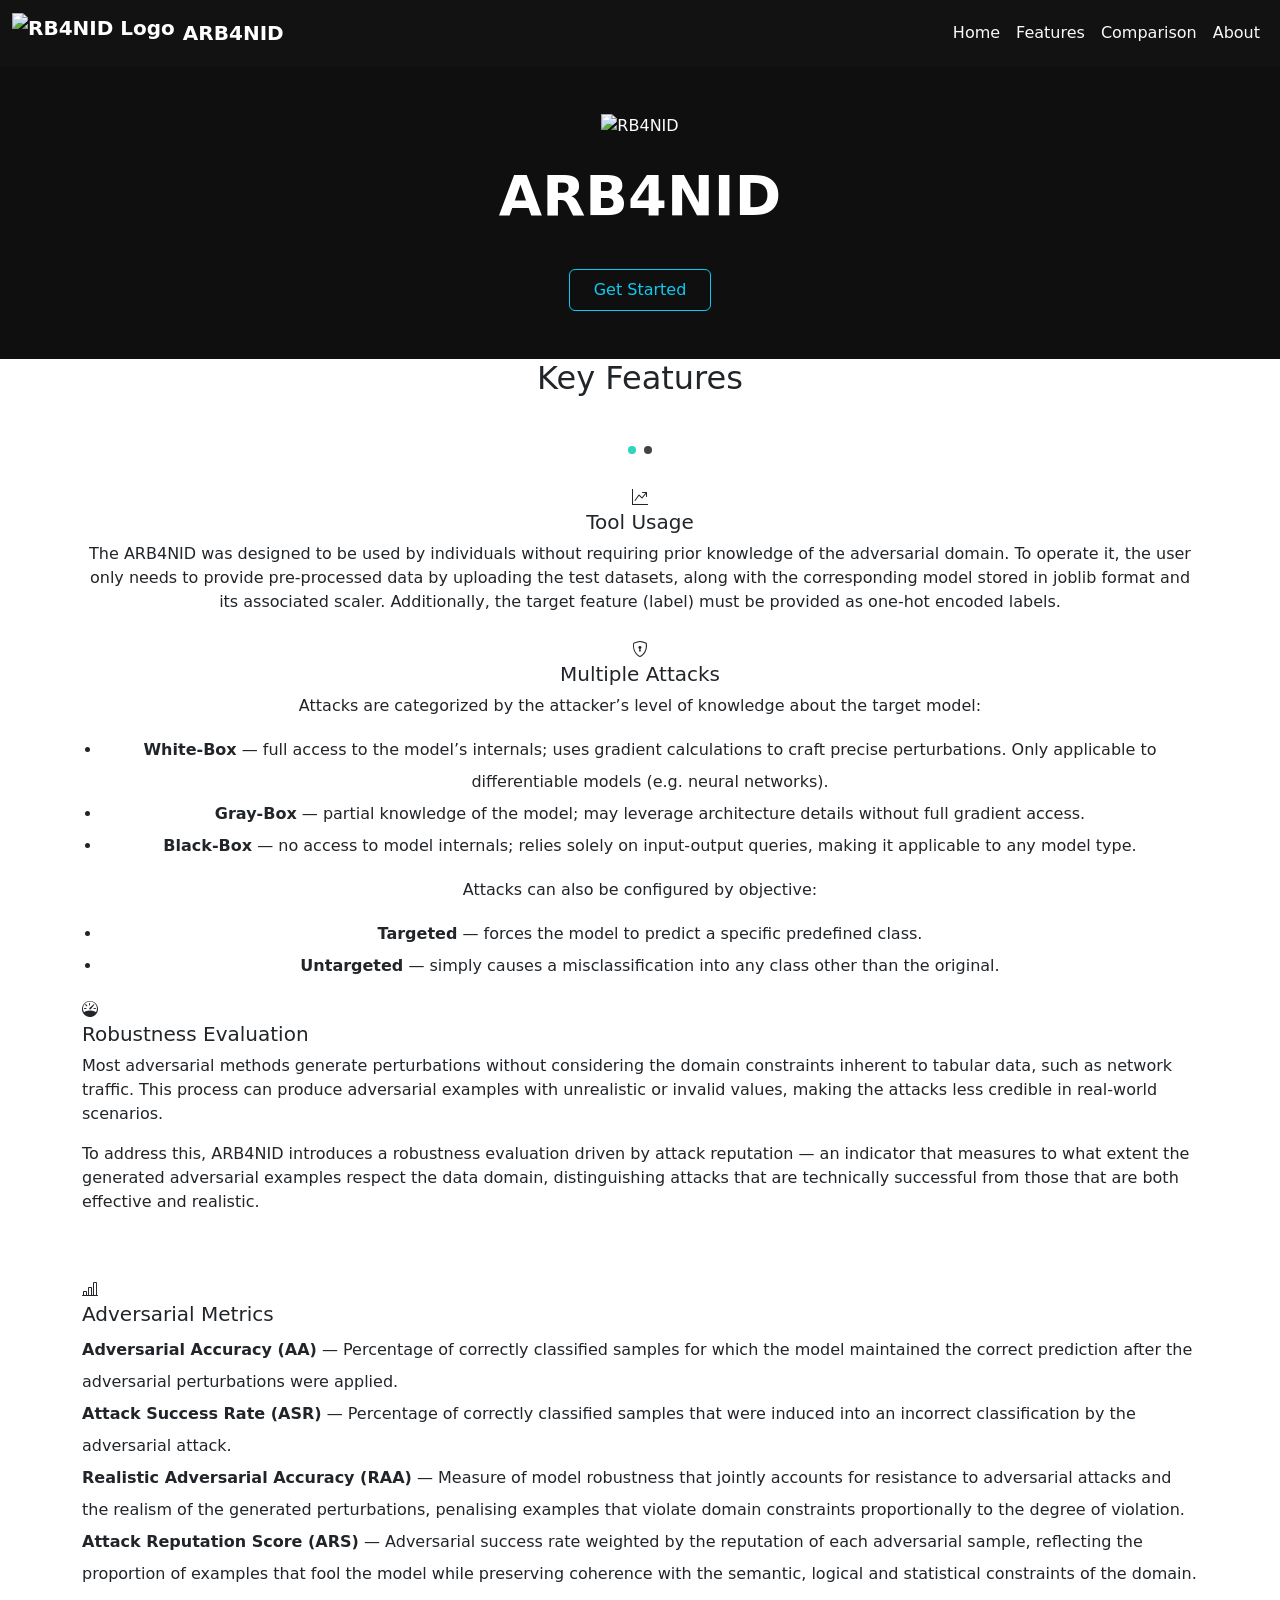
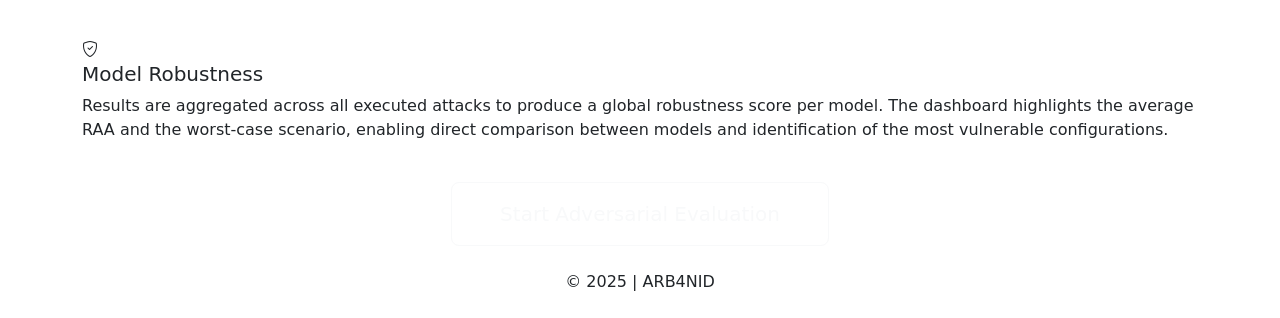
==== views/templates/index.html @ fe8eaac5 "ARB4NID — final version" ====
<!DOCTYPE html>
<html lang="en">
<head>
  <meta charset="UTF-8" />
  <title>ARB4NID</title>
  <meta name="viewport" content="width=device-width, initial-scale=1.0" />

  <link href="https://fonts.googleapis.com/css2?family=Poppins:wght@300;500;700&display=swap" rel="stylesheet" />
  <link rel="stylesheet" href="https://cdn.jsdelivr.net/npm/bootstrap@5.3.0/dist/css/bootstrap.min.css" />
  <link rel="stylesheet" href="https://cdn.jsdelivr.net/npm/bootstrap-icons@1.10.5/font/bootstrap-icons.css" />
  <script src="https://unpkg.com/scrollreveal"></script>
  <script src="/static/js/scrollreveal.init.js"></script>
  <link rel="stylesheet" href="/static/css/index.css">

</head>
<body>

  <!-- Navbar -->
  <nav class="navbar navbar-expand-lg navbar-dark" style="background-color: #121212;">
    <div class="container-fluid">
      <a class="navbar-brand fw-bold d-flex align-items-center" href="#">
        <img src="/static/img/logo_.png" alt="RB4NID Logo" height="40" class="me-2">
        ARB4NID
      </a>
      <!-- Botão mobile -->
      <button class="navbar-toggler" type="button" data-bs-toggle="collapse" data-bs-target="#navbarNav">
        <span class="navbar-toggler-icon"></span>
      </button>
      <!-- Links -->
      <div class="collapse navbar-collapse justify-content-end" id="navbarNav">
        <ul class="navbar-nav">
          <li class="nav-item"><a class="nav-link text-light" href="#hero">Home</a></li>
          <li class="nav-item"><a class="nav-link text-light" href="#features">Features</a></li>
          <li class="nav-item"><a class="nav-link text-light" href="#comparison">Comparison</a></li>
          <li class="nav-item"><a class="nav-link text-light" href="#about">About</a></li>
        </ul>
      </div>
    </div>
  </nav>

  <!-- Hero Section -->
  <section id="hero" class="text-white text-center py-5" style="background-color: #0f0f0f;">
    <div class="container">
      <img src="/static/img/logo_.png" alt="RB4NID" class="mb-4" style="height: 100px;">
      <h1 class="display-4 fw-bold glow-title">ARB4NID </h1>
      <p id="typing" class="lead text-lightblue mt-3"></p>
      <a href="#features" class="btn btn-outline-info mt-4 px-4 py-2">Get Started</a>
    </div>
  </section>

  <section id="features" class="section-alt position-relative overflow-hidden text-center">
  <div id="particles-features"></div>

  <div class="container position-relative" style="z-index: 1;">
    <h2 class="glow mb-5">Key Features</h2>
    <div id="featuresCarousel" class="carousel slide" data-bs-ride="false">

      <!-- Indicators -->
      <div class="carousel-indicators" style="position:static;margin-bottom:2rem;">
        <button type="button" data-bs-target="#featuresCarousel" data-bs-slide-to="0" class="active" aria-current="true" style="width:8px;height:8px;border-radius:50%;border:none;background:#2dd4bf;opacity:1;margin:0 4px;"></button>
        <button type="button" data-bs-target="#featuresCarousel" data-bs-slide-to="1" style="width:8px;height:8px;border-radius:50%;border:none;background:#444;opacity:1;margin:0 4px;"></button>
      </div>

      <div class="carousel-inner">

        <!-- SLIDE 1: Tool Usage + Multiple Attacks texto -->
        <div class="carousel-item active">
          <div class="feature-horizontal mb-4">
            <div class="feature-icon"><i class="bi bi-graph-up-arrow"></i></div>
            <div class="feature-content">
              <h5>Tool Usage</h5>
              <p class="text-lightblue">
                The ARB4NID was designed to be used by individuals without requiring prior knowledge of the adversarial domain. To operate it, the user only needs to provide pre-processed data by uploading the test datasets, along with the corresponding model stored in joblib format and its associated scaler. Additionally, the target feature (label) must be provided as one-hot encoded labels.
              </p>
            </div>
          </div>
          <div class="feature-horizontal">
            <div class="feature-icon"><i class="bi bi-shield-lock"></i></div>
            <div class="feature-content">
              <h5>Multiple Attacks</h5>
              <p class="text-lightblue">Attacks are categorized by the attacker’s level of knowledge about the target model:</p>
              <ul class="text-lightblue" style="padding-left:1.25rem;line-height:2;">
                <li><strong>White-Box</strong> — full access to the model’s internals; uses gradient calculations to craft precise perturbations. Only applicable to differentiable models (e.g. neural networks).</li>
                <li><strong>Gray-Box</strong> — partial knowledge of the model; may leverage architecture details without full gradient access.</li>
                <li><strong>Black-Box</strong> — no access to model internals; relies solely on input-output queries, making it applicable to any model type.</li>
              </ul>
              <p class="text-lightblue" style="margin-top:0.75rem;">Attacks can also be configured by objective:</p>
              <ul class="text-lightblue" style="padding-left:1.25rem;line-height:2;">
                <li><strong>Targeted</strong> — forces the model to predict a specific predefined class.</li>
                <li><strong>Untargeted</strong> — simply causes a misclassification into any class other than the original.</li>
              </ul>
            </div>
          </div>
        </div>

        <!-- SLIDE 2: Tabela de ataques -->
        <div class="carousel-item">
          <div class="feature-horizontal">
            <div class="feature-icon"><i class="bi bi-shield-lock"></i></div>
            <div class="feature-content">
              <h5>ARB4NID — Available Attacks</h5>
              <div class="table-responsive">
                <table class="table table-bordered table-attacks text-center align-middle mb-0" style="color:#e5e5e5;border-color:#2a2a4a;font-size:0.82rem;">
                  <thead>
                    <tr style="font-family:’Orbitron’,sans-serif;font-size:0.82rem;">
                      <th style="background:#111;color:#fff;border-color:#2a2a4a;text-align:left;">Attack Method</th>
                      <th style="background:#111;color:#fff;border-color:#2a2a4a;">Category</th>
                      <th style="background:#111;color:#fff;border-color:#2a2a4a;">Objective</th>
                    </tr>
                  </thead>
                  <tbody style="font-weight:600;color:#fff;">
                    <tr><td style="text-align:left;color:#fff;border-color:#2a2a4a;">FGM</td>            <td style="color:#fff;border-color:#2a2a4a;">White-Box</td><td style="color:#fff;border-color:#2a2a4a;">Targeted / Untargeted</td></tr>
                    <tr><td style="text-align:left;color:#fff;border-color:#2a2a4a;">PGD</td>            <td style="color:#fff;border-color:#2a2a4a;">White-Box</td><td style="color:#fff;border-color:#2a2a4a;">Targeted / Untargeted</td></tr>
                    <tr><td style="text-align:left;color:#fff;border-color:#2a2a4a;">JSMA</td>           <td style="color:#fff;border-color:#2a2a4a;">White-Box</td><td style="color:#fff;border-color:#2a2a4a;">Targeted / Untargeted</td></tr>
                    <tr><td style="text-align:left;color:#fff;border-color:#2a2a4a;">C&amp;W</td>       <td style="color:#fff;border-color:#2a2a4a;">White-Box</td><td style="color:#fff;border-color:#2a2a4a;">Targeted / Untargeted</td></tr>
                    <tr><td style="text-align:left;color:#fff;border-color:#2a2a4a;">DeepFool</td>       <td style="color:#fff;border-color:#2a2a4a;">White-Box</td><td style="color:#fff;border-color:#2a2a4a;">Untargeted</td></tr>
                    <tr><td style="text-align:left;color:#fff;border-color:#2a2a4a;">ZOO</td>            <td style="color:#fff;border-color:#2a2a4a;">Black-Box</td><td style="color:#fff;border-color:#2a2a4a;">Targeted / Untargeted</td></tr>
                    <tr><td style="text-align:left;color:#fff;border-color:#2a2a4a;">Boundary Attack</td><td style="color:#fff;border-color:#2a2a4a;">Black-Box</td><td style="color:#fff;border-color:#2a2a4a;">Targeted / Untargeted</td></tr>
                    <tr><td style="text-align:left;color:#fff;border-color:#2a2a4a;">HopSkipJump</td>   <td style="color:#fff;border-color:#2a2a4a;">Black-Box</td><td style="color:#fff;border-color:#2a2a4a;">Targeted / Untargeted</td></tr>
                    <tr><td style="text-align:left;color:#fff;border-color:#2a2a4a;">A2PM</td>           <td style="color:#fff;border-color:#2a2a4a;">Gray-Box</td><td style="color:#fff;border-color:#2a2a4a;">Targeted / Untargeted</td></tr>
                  </tbody>
                </table>
              </div>
            </div>
          </div>
        </div>

      </div>

      <!-- Controls -->
      <button class="carousel-control-prev" type="button" data-bs-target="#featuresCarousel" data-bs-slide="prev" style="width:2.5rem;opacity:0.7;">
        <span class="carousel-control-prev-icon"></span>
      </button>
      <button class="carousel-control-next" type="button" data-bs-target="#featuresCarousel" data-bs-slide="next" style="width:2.5rem;opacity:0.7;">
        <span class="carousel-control-next-icon"></span>
      </button>

    </div>


  </div>
</section>


  <section id="comparison" class="comparison-section text-center">
    <div id="particles-comparison"></div>
    <div class="container">

          <!--
      <h2 class="glow-title glow-heading mb-5">Tool Overview & Comparison</h2>

      <div id="toolsOverviewCarousel" class="carousel slide" data-bs-ride="carousel" data-bs-interval="5000">
        <div class="carousel-inner">

          <div class="carousel-item active">
            <div class="row justify-content-center">
              <div class="col-md-4 mb-4">
                <div class="p-4 bg-black rounded shadow-lg h-100 border border-secondary tool-card transition">
                  <img src="/static/img/art_lfai.webp" class="mb-3" style="height: 50px;">
                  <h5 class="text-white">Adversarial Robustness Toolbox</h5>
                </div>
              </div>

              <div class="col-md-4 mb-4">
                <div class="p-4 bg-black rounded shadow-lg h-100 border border-secondary tool-card transition">
                  <img src="/static/img/foolbox.png" class="mb-3" style="height: 50px;">
                  <h5 class="text-white">Foolbox</h5>
                </div>
              </div>

              <div class="col-md-4 mb-4">
                <div class="p-4 bg-black rounded shadow-lg h-100 border border-secondary tool-card transition">
                  <h5 class="text-white">Adaptative Perturbation Pattern Method

</h5>
                  <p class="text-lightblue small">
                    A2PM is a gray-box approach for generating realistic adversarial examples in network intrusion detection systems.
                  </p>
                </div>
              </div>
            </div>
          </div>
-->
          <!--
          <div class="carousel-item">
              <div class="table-wrapper table-responsive">
                <table id="main-table" class="table table-bordered table-glass table-transparent">
                    <thead>
                  <tr>
                    <th>Libraries / Attacks</th>
                    <th>ART</th>
                    <th>FoolBox</th>
                  </tr>
                </thead>
                <tbody>
                  <tr><td>TensorFlow</td><td>✔</td><td>✔</td></tr>
                  <tr><td>PyTorch</td><td>✔</td><td>✔</td></tr>
                  <tr><td>Keras</td><td>✔</td><td>✔</td></tr>
                  <tr><td>FGM / FGSM</td><td>✔</td><td>✔</td></tr>
                  <tr><td>JSMA</td><td>✔</td><td></td></tr>
                  <tr><td>ZOO</td><td>✔</td><td></td></tr>
                  <tr><td>C&W</td><td>✔</td><td>✔</td></tr>
                  <tr><td>PGD</td><td>✔</td><td>✔</td></tr>
                  <tr><td>DeepFool</td><td>✔</td><td>✔</td></tr>
                  <tr><td>Boundary Attack</td><td>✔</td><td>✔</td></tr>
                  <tr><td>BIM</td><td>✔</td><td>✔</td></tr>
                </tbody>
              </table>
            </div>
          </div>
        </div>

        <div class="text-center mt-4">
          <div class="carousel-indicators justify-content-center">
            <button type="button" data-bs-target="#toolsOverviewCarousel" data-bs-slide-to="0" class="active" aria-current="true" aria-label="Slide 1"></button>
            <button type="button" data-bs-target="#toolsOverviewCarousel" data-bs-slide-to="1" aria-label="Slide 2"></button>
          </div>
        </div>
      </div>
      -->

      <div class="row g-5 feature-row text-start">

        <!-- Robustness Evaluation -->
        <div class="col-12">
          <div class="feature-horizontal">
            <div class="feature-icon">
              <i class="bi bi-speedometer"></i>
            </div>
            <div class="feature-content">
              <h5>Robustness Evaluation</h5>
              <p class="text-lightblue">
                Most adversarial methods generate perturbations without considering the domain constraints inherent to tabular data, such as network traffic. This process can produce adversarial examples with unrealistic or invalid values, making the attacks less credible in real-world scenarios.
              </p>
              <p class="text-lightblue" style="margin-top:0.75rem;">
                To address this, ARB4NID introduces a robustness evaluation driven by attack reputation — an indicator that measures to what extent the generated adversarial examples respect the data domain, distinguishing attacks that are technically successful from those that are both effective and realistic.
              </p>
            </div>
          </div>
        </div>

        <!-- Adversarial Metrics -->
        <div class="col-12">
          <div class="feature-horizontal">
            <div class="feature-icon">
              <i class="bi bi-bar-chart-line"></i>
            </div>
            <div class="feature-content">
              <h5>Adversarial Metrics</h5>
              <ul class="text-lightblue" style="list-style:none;padding:0;margin:0;line-height:2;">
                <li><strong>Adversarial Accuracy (AA)</strong> — Percentage of correctly classified samples for which the model maintained the correct prediction after the adversarial perturbations were applied.</li>
                <li><strong>Attack Success Rate (ASR)</strong> — Percentage of correctly classified samples that were induced into an incorrect classification by the adversarial attack.</li>
                <li><strong>Realistic Adversarial Accuracy (RAA)</strong> — Measure of model robustness that jointly accounts for resistance to adversarial attacks and the realism of the generated perturbations, penalising examples that violate domain constraints proportionally to the degree of violation.</li>
                <li><strong>Attack Reputation Score (ARS)</strong> — Adversarial success rate weighted by the reputation of each adversarial sample, reflecting the proportion of examples that fool the model while preserving coherence with the semantic, logical and statistical constraints of the domain.</li>
              </ul>
            </div>
          </div>
        </div>

        <!-- Model Robustness -->
        <div class="col-12">
          <div class="feature-horizontal">
            <div class="feature-icon">
              <i class="bi bi-shield-check"></i>
            </div>
            <div class="feature-content">
              <h5>Model Robustness</h5>
              <p class="text-lightblue">
                Results are aggregated across all executed attacks to produce a global robustness score per model. The dashboard highlights the average RAA and the worst-case scenario, enabling direct comparison between models and identification of the most vulnerable configurations.
              </p>
            </div>
          </div>
        </div>

      </div>

    </div>
  </section>

  <section id="About" class="section-alt text-center position-relative">
    <div class="a2pm-image"></div>

    <div class="container position-relative" style="z-index: 1;">
      <div class="text-center mt-4">
        <a href="/menu" class="btn btn-lg btn-outline-light px-5 py-3 glow">
          Start Adversarial Evaluation
        </a>
      </div>
    </div>
  </section>

  <footer class="text-center py-4">
    <div>© 2025 | ARB4NID </div>
  </footer>

  <script src="https://cdn.jsdelivr.net/npm/bootstrap@5.3.0/dist/js/bootstrap.bundle.min.js"></script>

  <script src="https://cdn.jsdelivr.net/npm/particles.js@2.0.0/particles.min.js"></script>
  <script src="/static/js/particles.index.js"></script>

</body>




<script src="/static/js/typing.effect.js"></script>


</html>
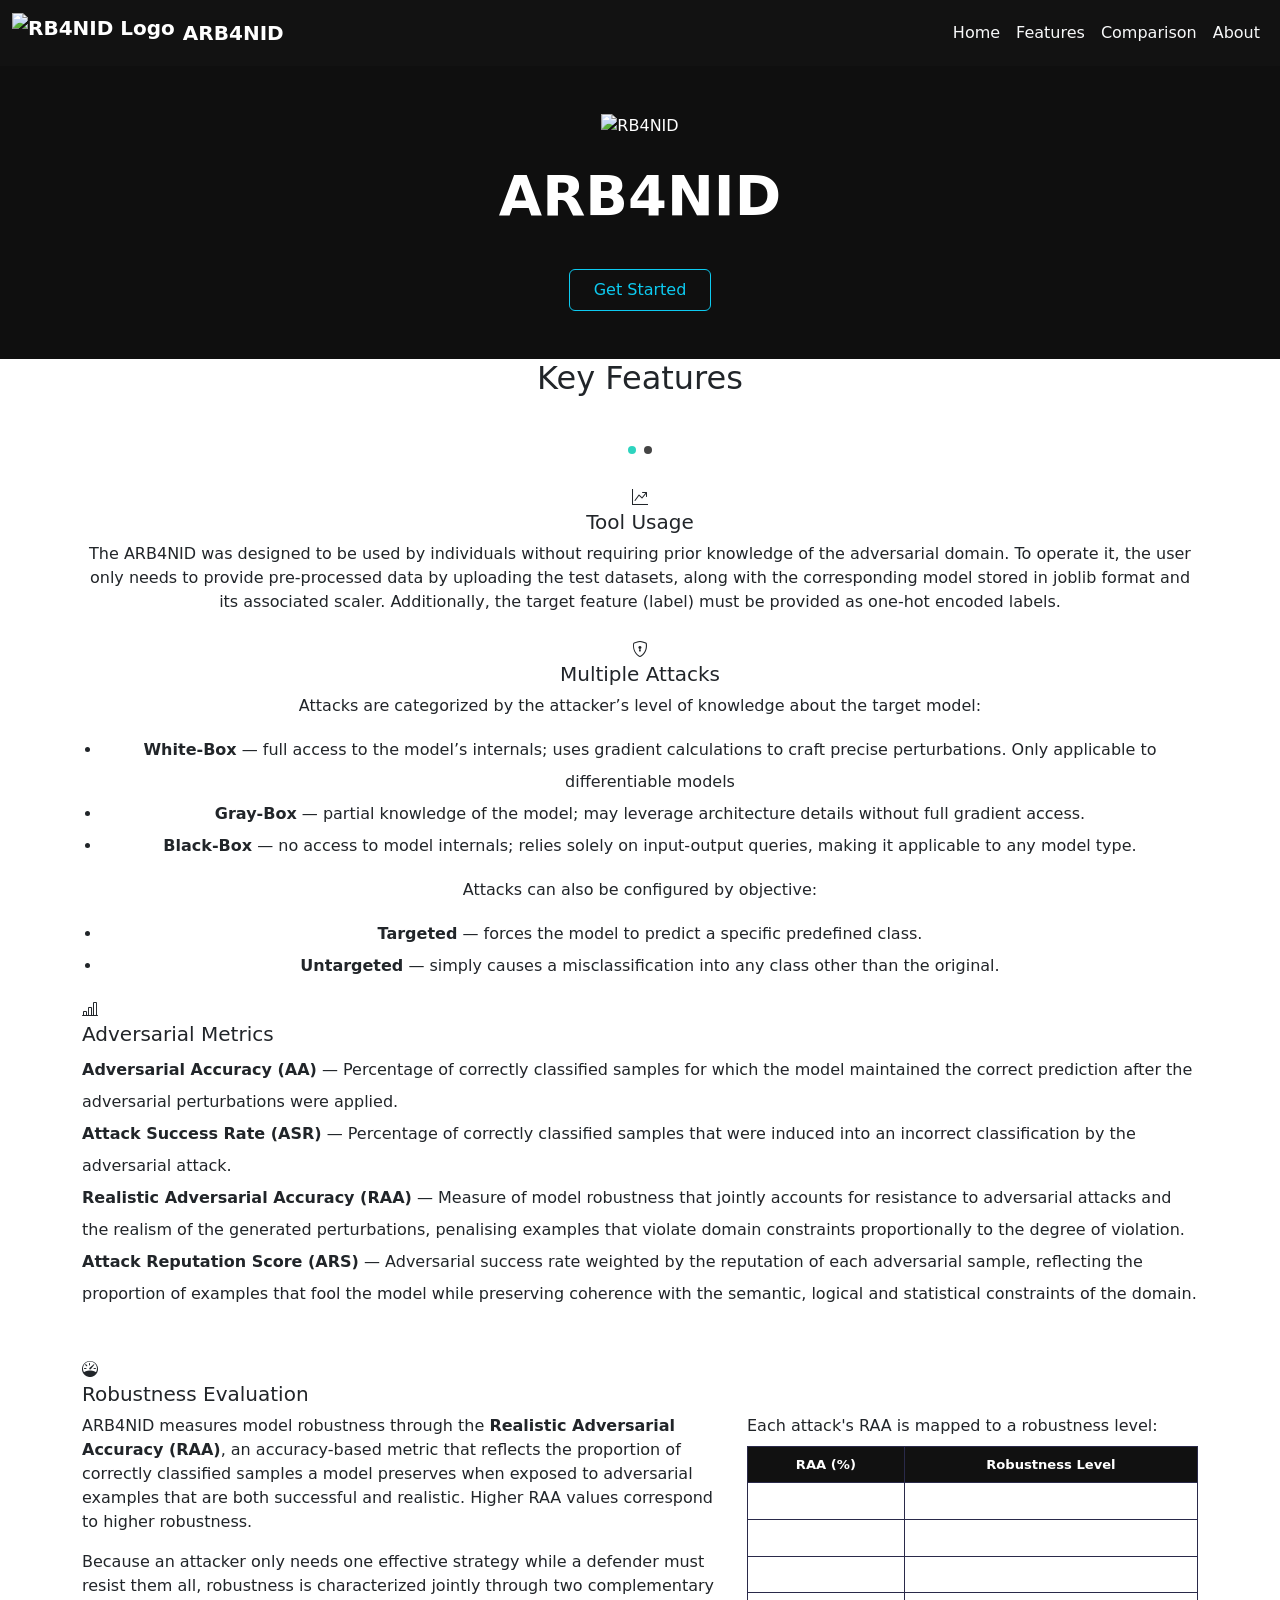
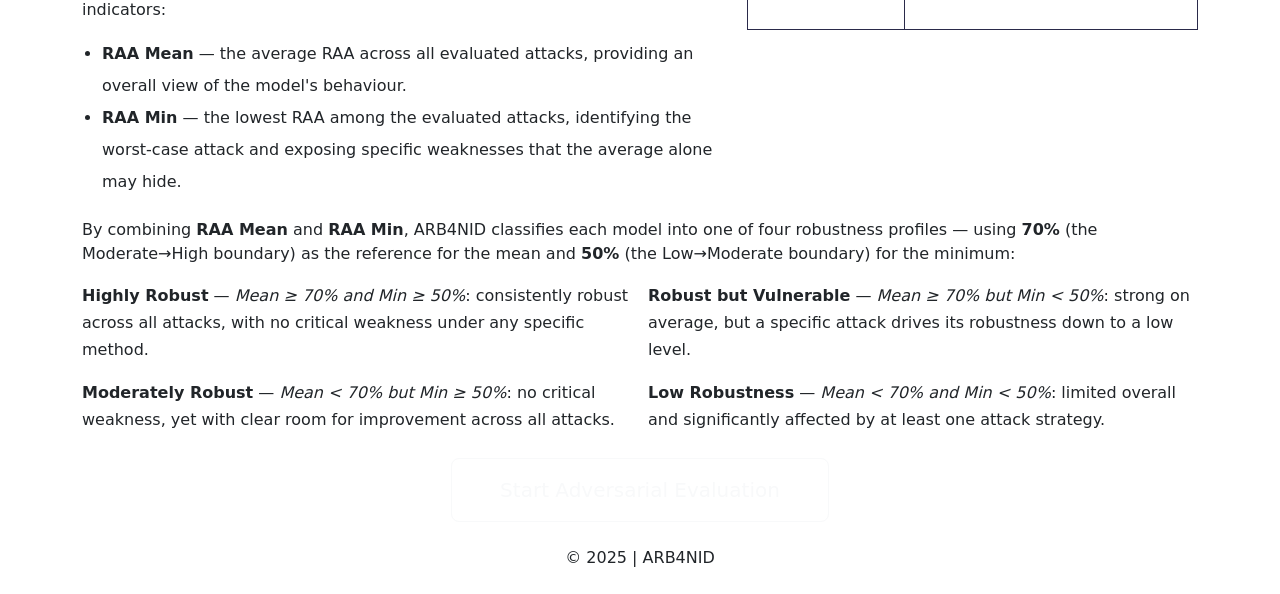
==== commit f33c2537: "v1.0.0-rc" ====
--- a/views/templates/index.html
+++ b/views/templates/index.html
@@ -22,11 +22,9 @@
         <img src="/static/img/logo_.png" alt="RB4NID Logo" height="40" class="me-2">
         ARB4NID
       </a>
-      <!-- Botão mobile -->
       <button class="navbar-toggler" type="button" data-bs-toggle="collapse" data-bs-target="#navbarNav">
         <span class="navbar-toggler-icon"></span>
       </button>
-      <!-- Links -->
       <div class="collapse navbar-collapse justify-content-end" id="navbarNav">
         <ul class="navbar-nav">
           <li class="nav-item"><a class="nav-link text-light" href="#hero">Home</a></li>
@@ -38,7 +36,6 @@
     </div>
   </nav>
 
-  <!-- Hero Section -->
   <section id="hero" class="text-white text-center py-5" style="background-color: #0f0f0f;">
     <div class="container">
       <img src="/static/img/logo_.png" alt="RB4NID" class="mb-4" style="height: 100px;">
@@ -48,14 +45,13 @@
     </div>
   </section>
 
-  <section id="features" class="section-alt position-relative overflow-hidden text-center">
+  <section id="features" class="comparison-section position-relative overflow-hidden text-center">
   <div id="particles-features"></div>
 
   <div class="container position-relative" style="z-index: 1;">
     <h2 class="glow mb-5">Key Features</h2>
     <div id="featuresCarousel" class="carousel slide" data-bs-ride="false">
 
-      <!-- Indicators -->
       <div class="carousel-indicators" style="position:static;margin-bottom:2rem;">
         <button type="button" data-bs-target="#featuresCarousel" data-bs-slide-to="0" class="active" aria-current="true" style="width:8px;height:8px;border-radius:50%;border:none;background:#2dd4bf;opacity:1;margin:0 4px;"></button>
         <button type="button" data-bs-target="#featuresCarousel" data-bs-slide-to="1" style="width:8px;height:8px;border-radius:50%;border:none;background:#444;opacity:1;margin:0 4px;"></button>
@@ -63,7 +59,6 @@
 
       <div class="carousel-inner">
 
-        <!-- SLIDE 1: Tool Usage + Multiple Attacks texto -->
         <div class="carousel-item active">
           <div class="feature-horizontal mb-4">
             <div class="feature-icon"><i class="bi bi-graph-up-arrow"></i></div>
@@ -80,7 +75,7 @@
               <h5>Multiple Attacks</h5>
               <p class="text-lightblue">Attacks are categorized by the attacker’s level of knowledge about the target model:</p>
               <ul class="text-lightblue" style="padding-left:1.25rem;line-height:2;">
-                <li><strong>White-Box</strong> — full access to the model’s internals; uses gradient calculations to craft precise perturbations. Only applicable to differentiable models (e.g. neural networks).</li>
+                <li><strong>White-Box</strong> — full access to the model’s internals; uses gradient calculations to craft precise perturbations. Only applicable to differentiable models</li>
                 <li><strong>Gray-Box</strong> — partial knowledge of the model; may leverage architecture details without full gradient access.</li>
                 <li><strong>Black-Box</strong> — no access to model internals; relies solely on input-output queries, making it applicable to any model type.</li>
               </ul>
@@ -93,7 +88,6 @@
           </div>
         </div>
 
-        <!-- SLIDE 2: Tabela de ataques -->
         <div class="carousel-item">
           <div class="feature-horizontal">
             <div class="feature-icon"><i class="bi bi-shield-lock"></i></div>
@@ -104,7 +98,7 @@
                   <thead>
                     <tr style="font-family:’Orbitron’,sans-serif;font-size:0.82rem;">
                       <th style="background:#111;color:#fff;border-color:#2a2a4a;text-align:left;">Attack Method</th>
-                      <th style="background:#111;color:#fff;border-color:#2a2a4a;">Category</th>
+                      <th style="background:#111;color:#fff;border-color:#2a2a4a;">Knowledge</th>
                       <th style="background:#111;color:#fff;border-color:#2a2a4a;">Objective</th>
                     </tr>
                   </thead>
@@ -146,98 +140,7 @@
     <div id="particles-comparison"></div>
     <div class="container">
 
-          <!--
-      <h2 class="glow-title glow-heading mb-5">Tool Overview & Comparison</h2>
-
-      <div id="toolsOverviewCarousel" class="carousel slide" data-bs-ride="carousel" data-bs-interval="5000">
-        <div class="carousel-inner">
-
-          <div class="carousel-item active">
-            <div class="row justify-content-center">
-              <div class="col-md-4 mb-4">
-                <div class="p-4 bg-black rounded shadow-lg h-100 border border-secondary tool-card transition">
-                  <img src="/static/img/art_lfai.webp" class="mb-3" style="height: 50px;">
-                  <h5 class="text-white">Adversarial Robustness Toolbox</h5>
-                </div>
-              </div>
-
-              <div class="col-md-4 mb-4">
-                <div class="p-4 bg-black rounded shadow-lg h-100 border border-secondary tool-card transition">
-                  <img src="/static/img/foolbox.png" class="mb-3" style="height: 50px;">
-                  <h5 class="text-white">Foolbox</h5>
-                </div>
-              </div>
-
-              <div class="col-md-4 mb-4">
-                <div class="p-4 bg-black rounded shadow-lg h-100 border border-secondary tool-card transition">
-                  <h5 class="text-white">Adaptative Perturbation Pattern Method
-
-</h5>
-                  <p class="text-lightblue small">
-                    A2PM is a gray-box approach for generating realistic adversarial examples in network intrusion detection systems.
-                  </p>
-                </div>
-              </div>
-            </div>
-          </div>
--->
-          <!--
-          <div class="carousel-item">
-              <div class="table-wrapper table-responsive">
-                <table id="main-table" class="table table-bordered table-glass table-transparent">
-                    <thead>
-                  <tr>
-                    <th>Libraries / Attacks</th>
-                    <th>ART</th>
-                    <th>FoolBox</th>
-                  </tr>
-                </thead>
-                <tbody>
-                  <tr><td>TensorFlow</td><td>✔</td><td>✔</td></tr>
-                  <tr><td>PyTorch</td><td>✔</td><td>✔</td></tr>
-                  <tr><td>Keras</td><td>✔</td><td>✔</td></tr>
-                  <tr><td>FGM / FGSM</td><td>✔</td><td>✔</td></tr>
-                  <tr><td>JSMA</td><td>✔</td><td></td></tr>
-                  <tr><td>ZOO</td><td>✔</td><td></td></tr>
-                  <tr><td>C&W</td><td>✔</td><td>✔</td></tr>
-                  <tr><td>PGD</td><td>✔</td><td>✔</td></tr>
-                  <tr><td>DeepFool</td><td>✔</td><td>✔</td></tr>
-                  <tr><td>Boundary Attack</td><td>✔</td><td>✔</td></tr>
-                  <tr><td>BIM</td><td>✔</td><td>✔</td></tr>
-                </tbody>
-              </table>
-            </div>
-          </div>
-        </div>
-
-        <div class="text-center mt-4">
-          <div class="carousel-indicators justify-content-center">
-            <button type="button" data-bs-target="#toolsOverviewCarousel" data-bs-slide-to="0" class="active" aria-current="true" aria-label="Slide 1"></button>
-            <button type="button" data-bs-target="#toolsOverviewCarousel" data-bs-slide-to="1" aria-label="Slide 2"></button>
-          </div>
-        </div>
-      </div>
-      -->
-
       <div class="row g-5 feature-row text-start">
-
-        <!-- Robustness Evaluation -->
-        <div class="col-12">
-          <div class="feature-horizontal">
-            <div class="feature-icon">
-              <i class="bi bi-speedometer"></i>
-            </div>
-            <div class="feature-content">
-              <h5>Robustness Evaluation</h5>
-              <p class="text-lightblue">
-                Most adversarial methods generate perturbations without considering the domain constraints inherent to tabular data, such as network traffic. This process can produce adversarial examples with unrealistic or invalid values, making the attacks less credible in real-world scenarios.
-              </p>
-              <p class="text-lightblue" style="margin-top:0.75rem;">
-                To address this, ARB4NID introduces a robustness evaluation driven by attack reputation — an indicator that measures to what extent the generated adversarial examples respect the data domain, distinguishing attacks that are technically successful from those that are both effective and realistic.
-              </p>
-            </div>
-          </div>
-        </div>
 
         <!-- Adversarial Metrics -->
         <div class="col-12">
@@ -257,17 +160,58 @@
           </div>
         </div>
 
-        <!-- Model Robustness -->
         <div class="col-12">
           <div class="feature-horizontal">
             <div class="feature-icon">
-              <i class="bi bi-shield-check"></i>
-            </div>
-            <div class="feature-content">
-              <h5>Model Robustness</h5>
-              <p class="text-lightblue">
-                Results are aggregated across all executed attacks to produce a global robustness score per model. The dashboard highlights the average RAA and the worst-case scenario, enabling direct comparison between models and identification of the most vulnerable configurations.
+              <i class="bi bi-speedometer"></i>
+            </div>
+            <div class="feature-content">
+              <h5>Robustness Evaluation</h5>
+
+              <div class="row g-4 align-items-start">
+                <div class="col-lg-7">
+                  <p class="text-lightblue">
+                    ARB4NID measures model robustness through the <strong>Realistic Adversarial Accuracy (RAA)</strong>, an accuracy-based metric that reflects the proportion of correctly classified samples a model preserves when exposed to adversarial examples that are both successful and realistic. Higher RAA values correspond to higher robustness.
+                  </p>
+                  <p class="text-lightblue" style="margin-top:0.75rem;">
+                    Because an attacker only needs one effective strategy while a defender must resist them all, robustness is characterized jointly through two complementary indicators:
+                  </p>
+                  <ul class="text-lightblue" style="padding-left:1.25rem;line-height:2;margin-bottom:0;">
+                    <li><strong>RAA Mean</strong> — the average RAA across all evaluated attacks, providing an overall view of the model's behaviour.</li>
+                    <li><strong>RAA Min</strong> — the lowest RAA among the evaluated attacks, identifying the worst-case attack and exposing specific weaknesses that the average alone may hide.</li>
+                  </ul>
+                </div>
+
+                <div class="col-lg-5">
+                  <p class="text-lightblue mb-2">Each attack's RAA is mapped to a robustness level:</p>
+                  <div class="table-responsive">
+                    <table class="table table-bordered table-attacks text-center align-middle mb-0" style="color:#e5e5e5;border-color:#2a2a4a;font-size:0.82rem;">
+                      <thead>
+                        <tr>
+                          <th style="background:#111;color:#fff;border-color:#2a2a4a;">RAA (%)</th>
+                          <th style="background:#111;color:#fff;border-color:#2a2a4a;">Robustness Level</th>
+                        </tr>
+                      </thead>
+                      <tbody style="font-weight:600;color:#fff;">
+                        <tr><td style="color:#fff;border-color:#2a2a4a;">90 – 100</td><td style="color:#fff;border-color:#2a2a4a;">Very High</td></tr>
+                        <tr><td style="color:#fff;border-color:#2a2a4a;">70 – 90</td><td style="color:#fff;border-color:#2a2a4a;">High</td></tr>
+                        <tr><td style="color:#fff;border-color:#2a2a4a;">50 – 70</td><td style="color:#fff;border-color:#2a2a4a;">Moderate</td></tr>
+                        <tr><td style="color:#fff;border-color:#2a2a4a;">&lt; 50</td><td style="color:#fff;border-color:#2a2a4a;">Low</td></tr>
+                      </tbody>
+                    </table>
+                  </div>
+                </div>
+              </div>
+
+              <p class="text-lightblue" style="margin-top:1.25rem;">
+                By combining <strong>RAA Mean</strong> and <strong>RAA Min</strong>, ARB4NID classifies each model into one of four robustness profiles — using <strong>70%</strong> (the Moderate&rarr;High boundary) as the reference for the mean and <strong>50%</strong> (the Low&rarr;Moderate boundary) for the minimum:
               </p>
+              <div class="row g-3 text-lightblue" style="line-height:1.7;">
+                <div class="col-md-6"><strong>Highly Robust</strong> — <em>Mean &ge; 70% and Min &ge; 50%</em>: consistently robust across all attacks, with no critical weakness under any specific method.</div>
+                <div class="col-md-6"><strong>Robust but Vulnerable</strong> — <em>Mean &ge; 70% but Min &lt; 50%</em>: strong on average, but a specific attack drives its robustness down to a low level.</div>
+                <div class="col-md-6"><strong>Moderately Robust</strong> — <em>Mean &lt; 70% but Min &ge; 50%</em>: no critical weakness, yet with clear room for improvement across all attacks.</div>
+                <div class="col-md-6"><strong>Low Robustness</strong> — <em>Mean &lt; 70% and Min &lt; 50%</em>: limited overall and significantly affected by at least one attack strategy.</div>
+              </div>
             </div>
           </div>
         </div>
@@ -277,8 +221,8 @@
     </div>
   </section>
 
-  <section id="About" class="section-alt text-center position-relative">
-    <div class="a2pm-image"></div>
+  <section id="About" class="comparison-section text-center position-relative">
+    <div id="particles-about"></div>
 
     <div class="container position-relative" style="z-index: 1;">
       <div class="text-center mt-4">
